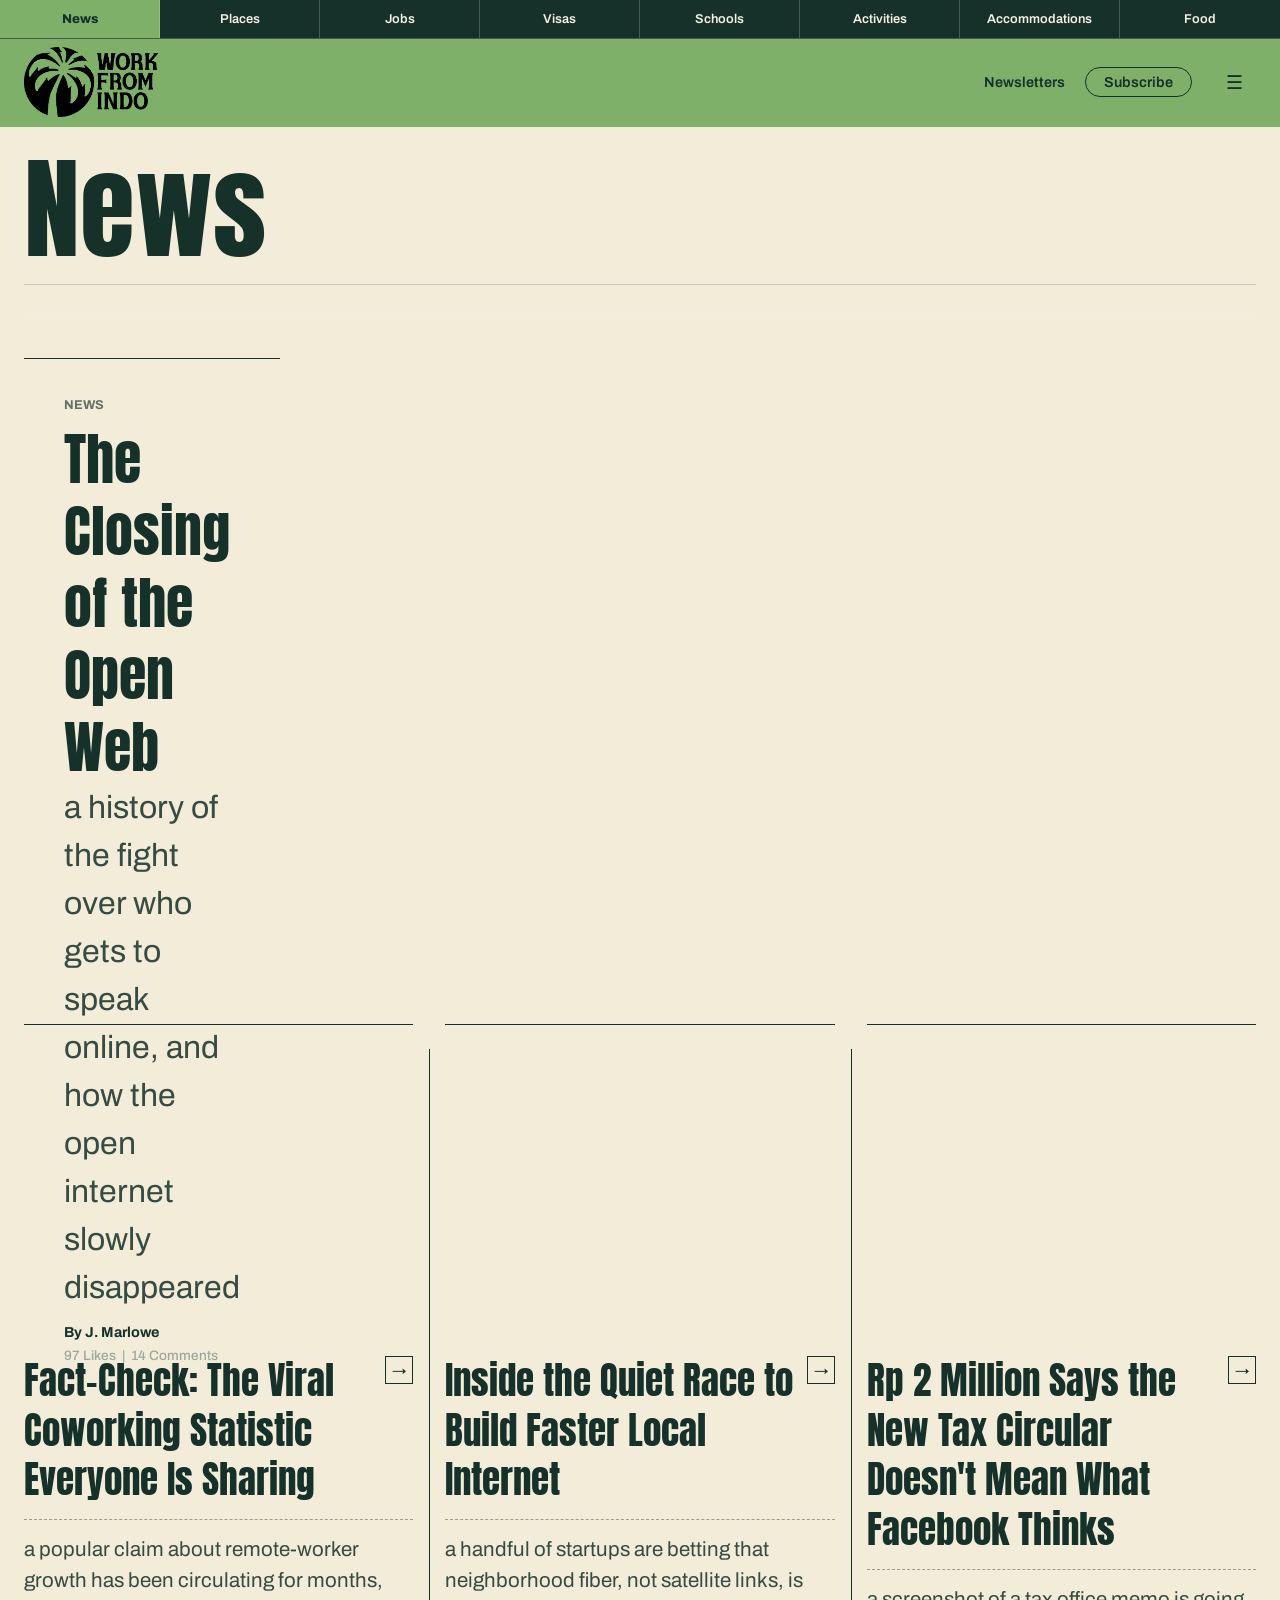
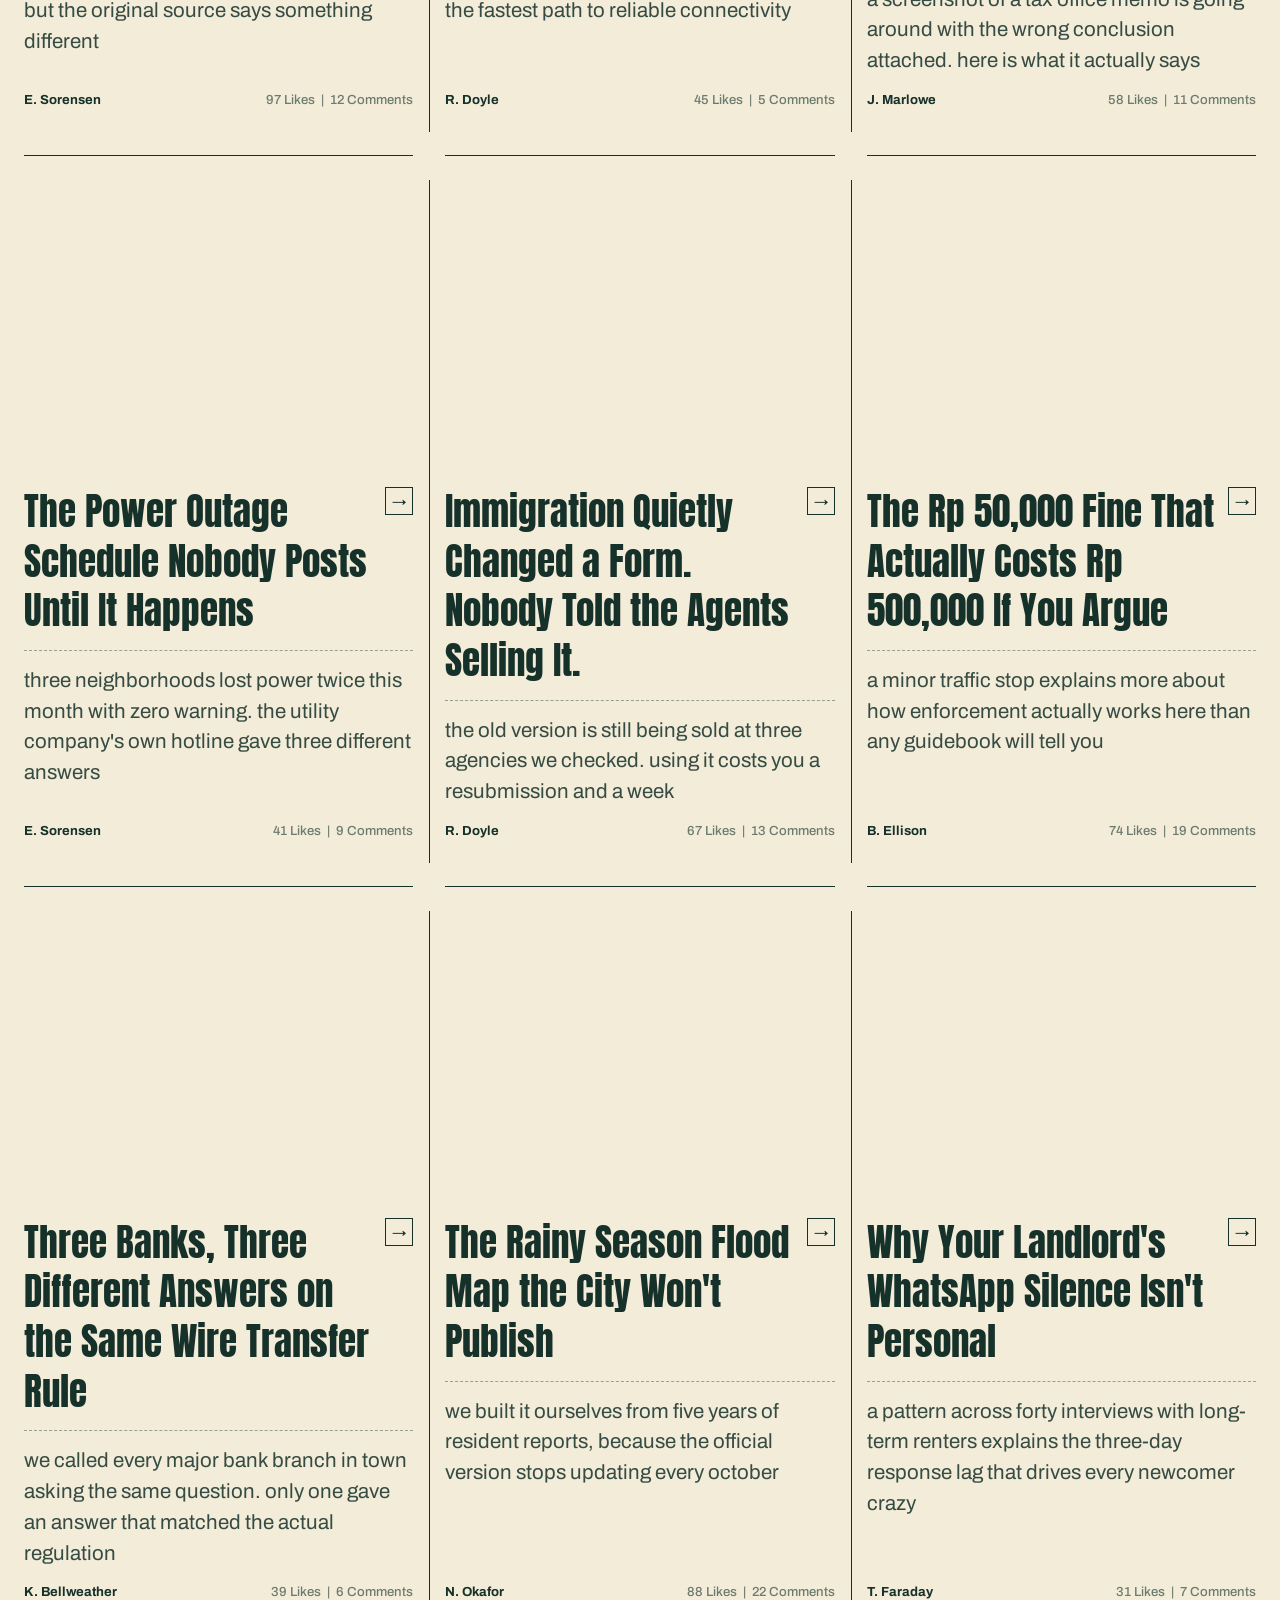
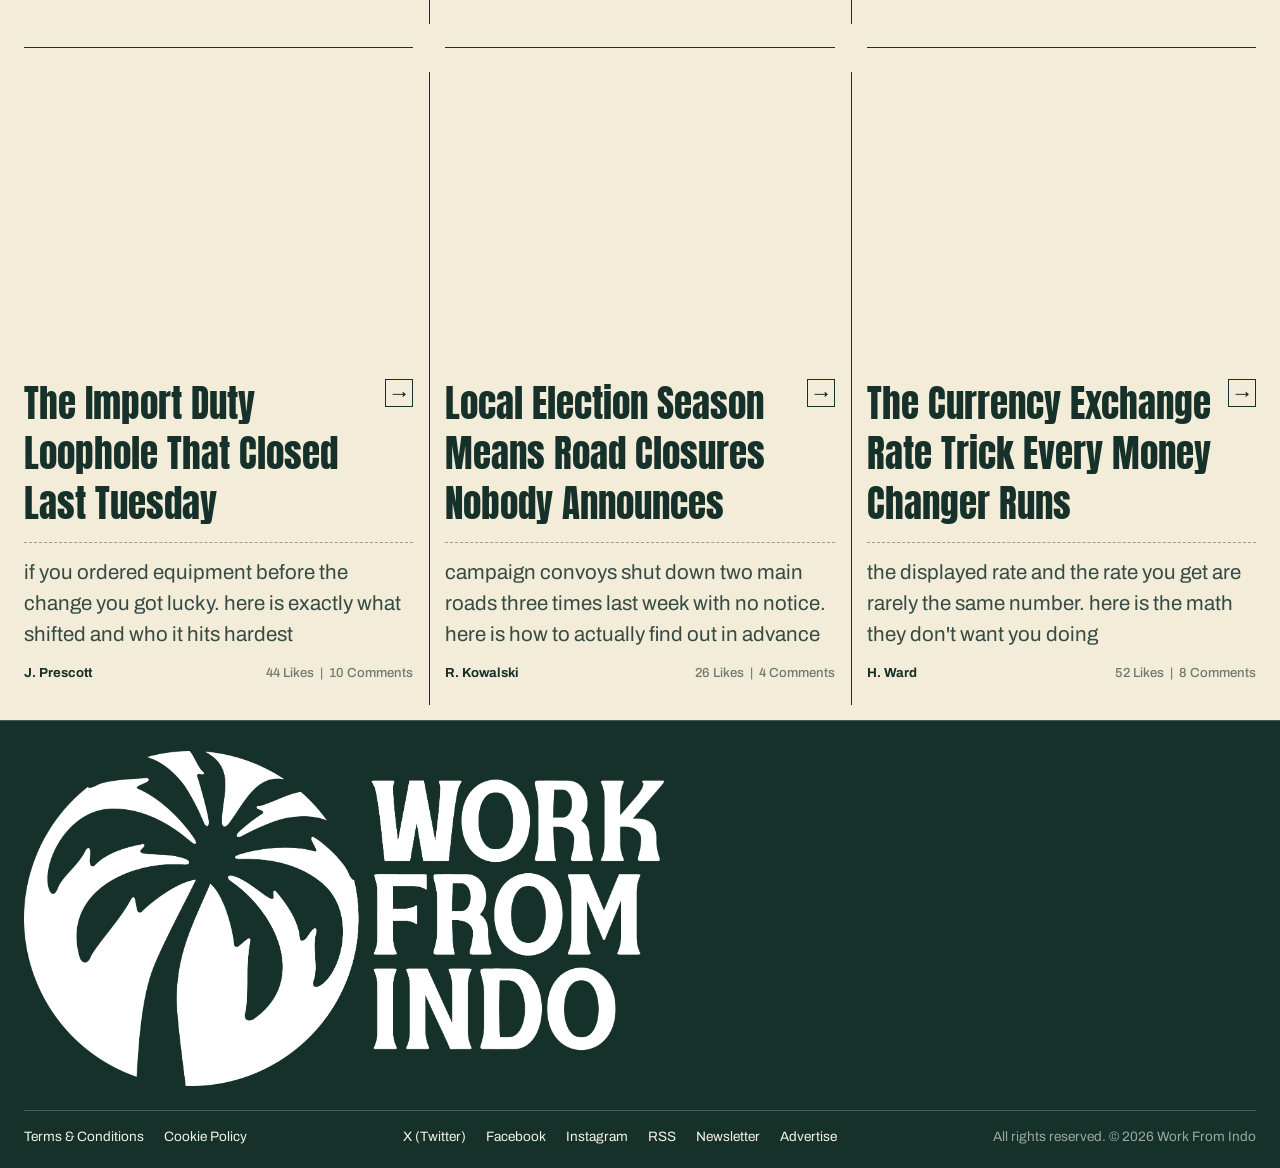
==== category.html @ 96548feb "new" ====
<!DOCTYPE html>
<html lang="en">
<head>
<meta charset="UTF-8">
<meta name="viewport" content="width=device-width, initial-scale=1.0">
<title>Category — Work From Indo</title>
<link rel="icon" type="image/jpeg" href="assets/images/Logo/WFI Badge 1.jpg">
<link rel="preconnect" href="https://fonts.googleapis.com">
<link rel="preconnect" href="https://fonts.gstatic.com" crossorigin>
<link href="https://fonts.googleapis.com/css2?family=Anton&family=Archivo:ital,wght@0,400;0,500;0,600;0,700;0,800;1,400&display=swap" rel="stylesheet">
<link rel="stylesheet" href="styles.css?v=53">
<link rel="stylesheet" href="category.css?v=9">
</head>
<body>

<div class="utility-bar" id="utility-bar">
  <nav class="utility-nav" id="utility-nav">
    <a href="category.html?cat=News" data-cat="News">News</a>
    <a href="category.html?cat=Places" data-cat="Places">Places</a>
    <a href="category.html?cat=Jobs" data-cat="Jobs">Jobs</a>
    <a href="category.html?cat=Visas" data-cat="Visas">Visas</a>
    <a href="category.html?cat=Schools" data-cat="Schools">Schools</a>
    <a href="category.html?cat=Activities" data-cat="Activities">Activities</a>
    <a href="category.html?cat=Accommodations" data-cat="Accommodations">Accommodations</a>
    <a href="category.html?cat=Food" data-cat="Food">Food</a>
  </nav>
</div>

<header class="site-header" id="site-header">
  <div class="header-row">
    <a href="index.html" class="logo-mark">
      <img src="assets/images/Logo/WFI - Horz Transp Black.png" alt="Work From Indo">
    </a>
    <div class="header-actions">
      <a href="index.html#daily-strip">Newsletters</a>
      <a href="subscribe.html" class="btn-pill">Subscribe</a>
      <button class="menu-toggle" id="menu-toggle" aria-label="Open menu" aria-expanded="false" aria-controls="side-menu">&#9776;</button>
    </div>
  </div>
</header>

<div class="menu-overlay" id="menu-overlay"></div>
<aside class="side-menu" id="side-menu" aria-hidden="true">
  <div class="menu-top">
    <img class="menu-logo" src="assets/images/Logo/WFI - Horz Transp Black.png" alt="Work From Indo">
    <button class="menu-close" id="menu-close" aria-label="Close menu">&times;</button>
  </div>
  <nav class="menu-group">
    <a href="subscribe.html">Subscribe</a>
    <a href="index.html#daily-strip">Newsletters</a>
  </nav>
  <hr class="menu-divider">
  <nav class="menu-group">
    <a href="category.html?cat=News">News</a>
    <a href="category.html?cat=Places">Places</a>
    <a href="category.html?cat=Jobs">Jobs</a>
    <a href="category.html?cat=Visas">Visas</a>
    <a href="category.html?cat=Schools">Schools</a>
    <a href="category.html?cat=Activities">Activities</a>
    <a href="category.html?cat=Accommodations">Accommodations</a>
    <a href="category.html?cat=Food">Food</a>
  </nav>
  <hr class="menu-divider">
  <nav class="menu-group menu-group-small">
    <a href="#">Search</a>
    <a href="#">Take Archive</a>
    <a href="#">About</a>
    <a href="#">Writers</a>
    <a href="#">Careers</a>
  </nav>
  <div class="menu-social">
    <a href="#" aria-label="X">&#120143;</a>
    <a href="#" aria-label="Instagram">&#9679;</a>
    <a href="#" aria-label="YouTube">&#9654;</a>
    <a href="#" aria-label="Podcast">&#9835;</a>
    <a href="#" aria-label="More">&#9776;</a>
  </div>
</aside>

<h1 class="category-page-title" id="category-page-title">Category</h1>

<main class="category-page-content" id="category-page-content">
  <!-- populated by category.js -->
</main>

<footer class="site-footer">
  <img class="footer-wordmark" src="assets/images/Logo/WFI - Horz Transp White.png" alt="Work From Indo">
  <div class="footer-row">
    <div class="footer-links">
      <a href="#">Terms &amp; Conditions</a>
      <a href="#">Cookie Policy</a>
    </div>
    <div class="footer-social">
      <a href="#">X (Twitter)</a>
      <a href="#">Facebook</a>
      <a href="#">Instagram</a>
      <a href="#">RSS</a>
      <a href="#">Newsletter</a>
      <a href="#">Advertise</a>
    </div>
    <div class="footer-copy">All rights reserved. &copy; 2026 Work From Indo</div>
  </div>
</footer>

<script src="script.js?v=15"></script>
<script src="category.js?v=9"></script>
</body>
</html>
---- styles.css ----
:root {
  --black: #16302a;
  --white: #f5f1e3;
  --cream: #f2ecd8;
  --pink: #c8402c;
  --orange: #e8a530;
  --sage: #7fb069;
  --gray: #9aa89e;
  --border: rgba(245,241,227,0.22);
  --font-display: 'Anton', Impact, sans-serif;
  --font-body: 'Archivo', Helvetica, Arial, sans-serif;
}

* { box-sizing: border-box; }

html {
  overflow-x: hidden;
}

body {
  margin: 0;
  background: var(--black);
  color: var(--white);
  font-family: var(--font-body);
  -webkit-font-smoothing: antialiased;
  overflow-x: hidden;
  max-width: 100vw;
  position: relative;
}

a { color: inherit; text-decoration: none; }

/* Utility bar */
.utility-bar {
  background: var(--black);
  border-bottom: 1px solid var(--border);
}
.utility-nav {
  display: grid;
  grid-template-columns: repeat(8, 1fr);
}
.utility-nav a {
  padding: 12px 16px;
  font-weight: 600;
  font-size: 0.8rem;
  text-align: center;
  border-right: 1px solid var(--border);
}
.utility-nav a:last-child { border-right: none; }
.utility-brand { font-weight: 700; }

@media (max-width: 900px) {
  .utility-nav { grid-template-columns: repeat(4, 1fr); }
  .utility-nav a:nth-child(4) { border-right: none; }
}

@media (max-width: 500px) {
  .utility-bar { display: none; }
}

/* Header */
.site-header {
  padding: 8px 24px 2px;
  position: sticky;
  top: 0;
  z-index: 80;
  background: var(--black);
}
.header-row {
  display: flex;
  align-items: center;
  justify-content: space-between;
  margin-bottom: 8px;
}
.logo-mark { display: block; }
.logo-mark img {
  height: 70px;
  width: auto;
  display: block;
}
.header-actions { display: flex; align-items: center; gap: 20px; font-weight: 600; font-size: 0.9rem; }
.btn-pill {
  border: 1px solid var(--white);
  border-radius: 999px;
  padding: 6px 18px;
}
.menu-toggle {
  background: none;
  border: none;
  color: var(--white);
  font-size: 1.2rem;
  cursor: pointer;
  min-width: 44px;
  min-height: 44px;
  display: flex;
  align-items: center;
  justify-content: center;
}

.wordmark {
  margin: 10px 0 0;
}
.wordmark img {
  width: 100%;
  max-width: 900px;
  height: auto;
  display: block;
}

/* Hero */
.hero {
  padding: 5px 24px 40px 24px;
}
.hero-link {
  display: grid;
  grid-template-columns: 1fr 2.06fr;
  column-gap: 32px;
  margin: 0px 0 36px 0;
}
.hero-text {
  padding: 40px;
  display: flex;
  flex-direction: column;
  justify-content: space-between;
  position: relative;
}
.hero-text::before {
  content: '';
  position: absolute;
  top: 0;
  left: 0;
  right: 0;
  height: 1px;
  background: currentColor;
}
.hero-category {
  font-size: 0.8rem;
  font-weight: 700;
  text-transform: uppercase;
  opacity: 0.65;
  margin-bottom: 12px;
}
.hero-title {
  font-family: var(--font-display);
  font-size: clamp(2.2rem, 4.4vw, 3.9rem);
  line-height: 1.28;
  margin: 0;
  text-transform: none;
  font-weight: 400;
}
.hero-excerpt {
  font-size: 2rem;
  opacity: 0.85;
  margin: 0 0 12px;
  line-height: 1.5;
}
.hero-meta {
  display: flex;
  align-items: center;
  justify-content: space-between;
  padding-top: 0;
  font-weight: 700;
  font-size: 0.9rem;
  flex-wrap: wrap;
  gap: 8px;
}
.hero-meta > span:first-child {
  min-width: 0;
  overflow-wrap: break-word;
}
.hero-meta .stats { color: var(--gray); font-weight: 500; font-size: 0.85rem; }
.hero-image {
  background-size: cover;
  background-position: center;
  aspect-ratio: 5 / 3;
}

/* Daily strip */
.daily-strip {
  background: var(--cream);
  color: var(--black);
  padding: 28px 24px 40px;
  scroll-margin-top: 24px;
}
.daily-header {
  display: flex;
  align-items: center;
  justify-content: space-between;
  border-bottom: 2px solid var(--black);
  padding-bottom: 14px;
  margin-bottom: 24px;
  flex-wrap: wrap;
  gap: 10px;
}
.daily-header > div { display: flex; align-items: center; gap: 14px; flex-wrap: wrap; }
.date-badge {
  background: var(--orange);
  color: var(--black);
  font-weight: 700;
  padding: 6px 14px;
  font-size: 0.85rem;
}
.daily-title {
  font-family: var(--font-display);
  font-size: 1.6rem;
}
.see-all { font-weight: 700; font-size: 0.9rem; white-space: nowrap; }

.daily-cols-wrap {
  position: relative;
}
.daily-cols {
  display: grid;
  grid-template-columns: repeat(3, 1fr);
  gap: 32px;
}
.daily-cols-fade {
  position: absolute;
  inset: 0;
  background: linear-gradient(to top, var(--cream) 0%, #f2ecd8c9 50%, transparent 100%);
  pointer-events: auto;
  cursor: default;
}
.daily-col { border-left: 1px solid #00000022; padding-left: 24px; }
.daily-col:first-child { border-left: none; padding-left: 0; }
.daily-col h3 { font-family: var(--font-display); font-size: 2rem; margin: 0 0 10px; text-transform: none; }
.daily-byline { display: flex; align-items: center; gap: 8px; font-weight: 700; font-size: 0.85rem; margin-bottom: 12px; }
.daily-avatar {
  width: 26px; height: 26px; border-radius: 50%;
  background: #ccc; flex-shrink: 0;
}
.daily-col p.body-text { font-size: 1.2rem; line-height: 1.5; color: #2a2a2a; }

.newsletter-block {
  text-align: center;
  margin-top: -60px;
  z-index: 2;
  position: relative;
  scroll-margin-top: 24px;
}
.newsletter-heading { font-family: var(--font-display); font-size: 1.8rem; margin: 0 0 8px; }
.newsletter-sub { font-size: 0.9rem; margin: 0 0 18px; color: #333; }
.newsletter-form { display: flex; justify-content: center; gap: 0; max-width: 520px; margin: 0 auto; }
.newsletter-form input {
  flex: 1;
  padding: 12px 16px;
  border: 1px solid var(--black);
  border-right: none;
  font-family: var(--font-body);
  font-size: 0.9rem;
}
.newsletter-form button {
  background: var(--orange);
  color: var(--black);
  border: 1px solid var(--orange);
  padding: 12px 22px;
  font-weight: 700;
  cursor: pointer;
  font-family: var(--font-body);
}

/* Category sections */
.category-section {
  border-top: 1px solid var(--border);
  padding: 40px 24px;
}
.category-section.dark { background: var(--black); color: var(--white); }
.category-section.cream { background: var(--cream); color: var(--black); }
.category-section.pink { background: var(--pink); color: var(--white); }

.category-featured {
  display: grid;
  grid-template-columns: 1fr 2.06fr;
  margin: 0px 0 36px 0;
  column-gap: 32px;
}
.featured-text {
  padding: 40px;
  display: flex;
  flex-direction: column;
  justify-content: space-between;
  position: relative;
}
.featured-text::before {
  content: '';
  position: absolute;
  top: 0;
  left: 0;
  right: 0;
  height: 1px;
  background: currentColor;
}
.featured-top { display: flex; flex-direction: column; }
.featured-bottom { display: flex; flex-direction: column; }
.featured-category {
  font-size: 0.8rem;
  font-weight: 700;
  text-transform: uppercase;
  opacity: 0.65;
  margin-bottom: 12px;
}
.featured-title {
  font-family: var(--font-display);
  font-size: clamp(2.2rem, 4.4vw, 3.9rem);
  line-height: 1.28;
  margin: 0;
  text-transform: none;
  font-weight: 400;
}
.featured-excerpt {
  font-size: 2rem;
  line-height: 1.5;
  opacity: 0.85;
  margin: 0 0 12px;
}
.featured-image {
  background-size: cover;
  background-position: center;
  aspect-ratio: 5 / 3;
}

.category-grid {
  display: grid;
  grid-template-columns: repeat(3, 1fr);
  column-gap: 32px;
  row-gap: 48px;
}
.category-grid + .category-grid {
  margin-top: 48px;
}
.category-grid-full {
  grid-template-columns: repeat(3, 1fr);
  row-gap: 48px;
}

.category-grid > *,
.category-grid-full > * {
  position: relative;
}
.category-grid > *:not(:nth-child(3n))::after,
.category-grid-full > *:not(:nth-child(3n))::after {
  content: '';
  position: absolute;
  top: 25px;
  right: -17px;
  width: 1px;
  background: currentColor;
  height: 100%;
}

@media (max-width: 900px) {
  .category-grid-full { grid-template-columns: 1fr; }
  .category-grid-full > *::after { display: none; }
}
.mini-card { display: flex; flex-direction: column; cursor: pointer; padding-top: 24px; }
.mini-card::before {
  content: '';
  position: absolute;
  top: 0;
  left: 0;
  right: 0;
  height: 1px;
  background: currentColor;
}

.more-card {
  background: rgba(0,0,0,0.15);
  padding: 32px;
  display: flex;
  flex-direction: column;
  justify-content: space-between;
  min-height: 220px;
}
.more-card-title {
  font-family: var(--font-display);
  font-size: 2.3rem;
  line-height: 1.15;
  margin: 0;
  text-transform: none;
  font-weight: 400;
}
.more-card-cta {
  display: flex;
  align-items: center;
  gap: 12px;
  font-weight: 700;
  font-size: 0.95rem;
  align-self: flex-end;
}
.mini-card-image {
  width: 100%;
  aspect-ratio: 4/3;
  background-size: cover;
  background-position: center;
  margin-bottom: 16px;
}
.mini-card-title-row {
  display: flex;
  justify-content: space-between;
  align-items: flex-start;
  gap: 8px;
  min-width: 0;
}
.mini-card-title {
  font-family: var(--font-display);
  font-size: 2.3rem;
  line-height: 1.35;
  margin: 0;
  text-transform: none;
  font-weight: 400;
  min-width: 0;
  overflow-wrap: break-word;
}
.card-arrow {
  border: 1px solid currentColor;
  width: 28px;
  height: 28px;
  flex-shrink: 0;
  display: flex;
  align-items: center;
  justify-content: center;
  font-size: 0.9rem;
}
.card-divider {
  border-top: 1px dashed currentColor;
  opacity: 0.4;
  margin: 14px 0;
}
.mini-card-excerpt {
  font-size: 1.28rem;
  line-height: 1.5;
  opacity: 0.85;
  margin: 0 0 16px;
  flex-grow: 1;
}
.card-meta {
  display: flex;
  justify-content: space-between;
  align-items: center;
  font-size: 0.82rem;
  font-weight: 700;
  gap: 8px;
  flex-wrap: wrap;
}
.card-meta > span:first-child {
  min-width: 0;
  overflow-wrap: break-word;
}
.card-stats { font-weight: 500; opacity: 0.7; }

/* Side menu */
.menu-overlay {
  position: fixed;
  inset: 0;
  background: rgba(0,0,0,0.5);
  opacity: 0;
  pointer-events: none;
  transition: opacity 0.25s ease;
  z-index: 90;
}
.menu-overlay.open {
  opacity: 1;
  pointer-events: auto;
}

.side-menu {
  position: fixed;
  top: 0;
  right: 0;
  bottom: 0;
  width: min(420px, 88vw);
  background: var(--white);
  color: var(--black);
  z-index: 100;
  padding: 28px 32px;
  transform: translateX(100%);
  transition: transform 0.3s ease;
  overflow-y: auto;
  display: flex;
  flex-direction: column;
}
.side-menu.open { transform: translateX(0); }

.menu-top {
  display: flex;
  align-items: center;
  justify-content: space-between;
  gap: 16px;
  margin-bottom: 20px;
}
.menu-logo {
  height: 28px;
  width: auto;
}
.menu-close {
  background: none;
  border: none;
  font-size: 1.8rem;
  line-height: 1;
  cursor: pointer;
  color: var(--black);
  flex-shrink: 0;
  min-width: 44px;
  min-height: 44px;
  display: flex;
  align-items: center;
  justify-content: center;
}

.menu-group {
  display: flex;
  flex-direction: column;
  gap: 18px;
}
.menu-group a {
  font-family: var(--font-display);
  font-size: 1.6rem;
  text-transform: none;
  color: var(--black);
}
.menu-group-small a {
  font-family: var(--font-body);
  font-weight: 700;
  font-size: 1.05rem;
  color: #555;
}

.menu-divider {
  border: none;
  border-top: 1px solid #00000022;
  margin: 24px 0;
}

.menu-social {
  margin-top: auto;
  padding-top: 24px;
  display: flex;
  gap: 20px;
  font-size: 1.2rem;
}

body.menu-open { overflow: hidden; }

/* Footer */
.site-footer {
  background: var(--black);
  padding: 30px 24px 24px;
  border-top: 1px solid var(--border);
}
.footer-wordmark {
  width: 100%;
  max-width: 640px;
  height: auto;
  display: block;
  margin: 0 0 24px;
}
.footer-row {
  display: flex;
  flex-wrap: wrap;
  justify-content: space-between;
  align-items: center;
  gap: 12px;
  border-top: 1px solid var(--border);
  padding-top: 18px;
  font-size: 0.85rem;
}
.footer-links, .footer-social { display: flex; gap: 20px; flex-wrap: wrap; }
.footer-copy { color: var(--gray); }

/* Responsive */
@media (max-width: 900px) {
  .hero-link { grid-template-columns: 1fr; }
  .hero-text { border-right: none; border-bottom: 1px solid var(--border); }
  .hero-image { min-height: 320px; }
  .daily-cols { grid-template-columns: 1fr; }
  .daily-col { border-left: none; padding-left: 0; border-top: 1px solid #00000022; padding-top: 20px; }
  .daily-col:first-child { border-top: none; padding-top: 0; }
  .category-featured { grid-template-columns: 1fr; margin: -40px -24px 24px; }
  .featured-text { padding: 32px 24px; }
  .featured-image { aspect-ratio: 4 / 3; }
  .category-grid { grid-template-columns: 1fr; row-gap: 40px; }
  .category-grid > *::after { display: none; }
  .utility-nav a { padding: 12px 14px; font-size: 0.75rem; min-height: 44px; display: flex; align-items: center; justify-content: center; }
}

@media (max-width: 600px) {
  .header-actions { gap: 14px; font-size: 0.8rem; }
  .footer-row { flex-direction: column; align-items: flex-start; }

  .hero { padding: 5px 16px 32px 16px; }
  .hero-link { row-gap: 0; }
  .hero-text { padding: 24px; }
  .hero-title { font-size: clamp(1.7rem, 7vw, 2.4rem); line-height: 1.15; }
  .hero-excerpt { font-size: 1.05rem; }
  .hero-image { min-height: 240px; aspect-ratio: 4 / 3; }

  .category-featured { row-gap: 0; }
  .featured-text { padding: 24px; }
  .featured-title { font-size: clamp(1.6rem, 7vw, 2.2rem); line-height: 1.15; }
  .featured-excerpt { font-size: 1.05rem; }
  .featured-image { aspect-ratio: 4 / 3; }

  .mini-card-title { font-size: 1.5rem; line-height: 1.2; }
  .mini-card-excerpt { font-size: 1rem; }
  .more-card-title { font-size: 1.5rem; line-height: 1.2; }

  .card-arrow {
    width: 44px;
    height: 44px;
  }
  .mini-card-title-row { align-items: center; }

  .category-section { padding: 32px 16px; }
  .category-featured { margin: -32px -16px 24px; column-gap: 0; }
  .category-grid { column-gap: 16px; row-gap: 32px; }

  .daily-strip { padding: 24px 16px 32px; }
  .daily-col h3 { font-size: 1.4rem; }
  .daily-col p.body-text { font-size: 1rem; }
  .daily-col:nth-child(n+2) { display: none; }
  .daily-cols-fade { display: none; }

  .newsletter-form {
    flex-direction: column;
    max-width: 100%;
  }
  .newsletter-form input {
    border-right: 1px solid var(--black);
    border-bottom: none;
    min-height: 44px;
  }
  .newsletter-form button {
    min-height: 44px;
  }

  .site-header { padding: 8px 16px 2px; }
  .logo-mark img { height: 52px; }
  .utility-nav a { padding: 10px 8px; font-size: 0.68rem; }

  .side-menu { padding: 24px 20px; width: 100%; }
  .menu-group a { font-size: 1.35rem; }

  .footer-wordmark { max-width: 100%; }
  .site-footer { padding: 24px 16px 20px; }
}
---- category.css ----
/* Category accent colors - active nav link + header background via JS based on ?cat= */
body { background: var(--cream); }

.utility-nav a, .site-header { transition: background-color 0.2s ease; }

.utility-nav a.active {
  color: var(--black);
  font-weight: 800;
}

.site-header.accent-active .header-actions a,
.site-header.accent-active .menu-toggle {
  color: var(--black);
}
.site-header.accent-active .btn-pill {
  border-color: var(--black);
}
.site-header.accent-active .logo-mark img {
  filter: none;
}

.category-page-title {
  font-family: var(--font-display);
  font-weight: 400;
  text-transform: none;
  font-size: clamp(3rem, 10vw, 7rem);
  line-height: 0.9;
  margin: 32px 24px;
  color: var(--black);
  border-bottom: 1px solid rgba(0,0,0,0.15);
  padding-bottom: 24px;
}

.category-page-content {
  padding: 0 24px 40px;
  color: var(--black);
}

.category-page-content .category-featured {
  margin: 0 -24px 36px;
}

.category-page-content .card-stats {
  opacity: 0.6;
}

.subcategory-block + .subcategory-block {
  margin-top: 64px;
  padding-top: 48px;
  border-top: 1px solid rgba(0,0,0,0.15);
}
.subcategory-title {
  display: none;
}
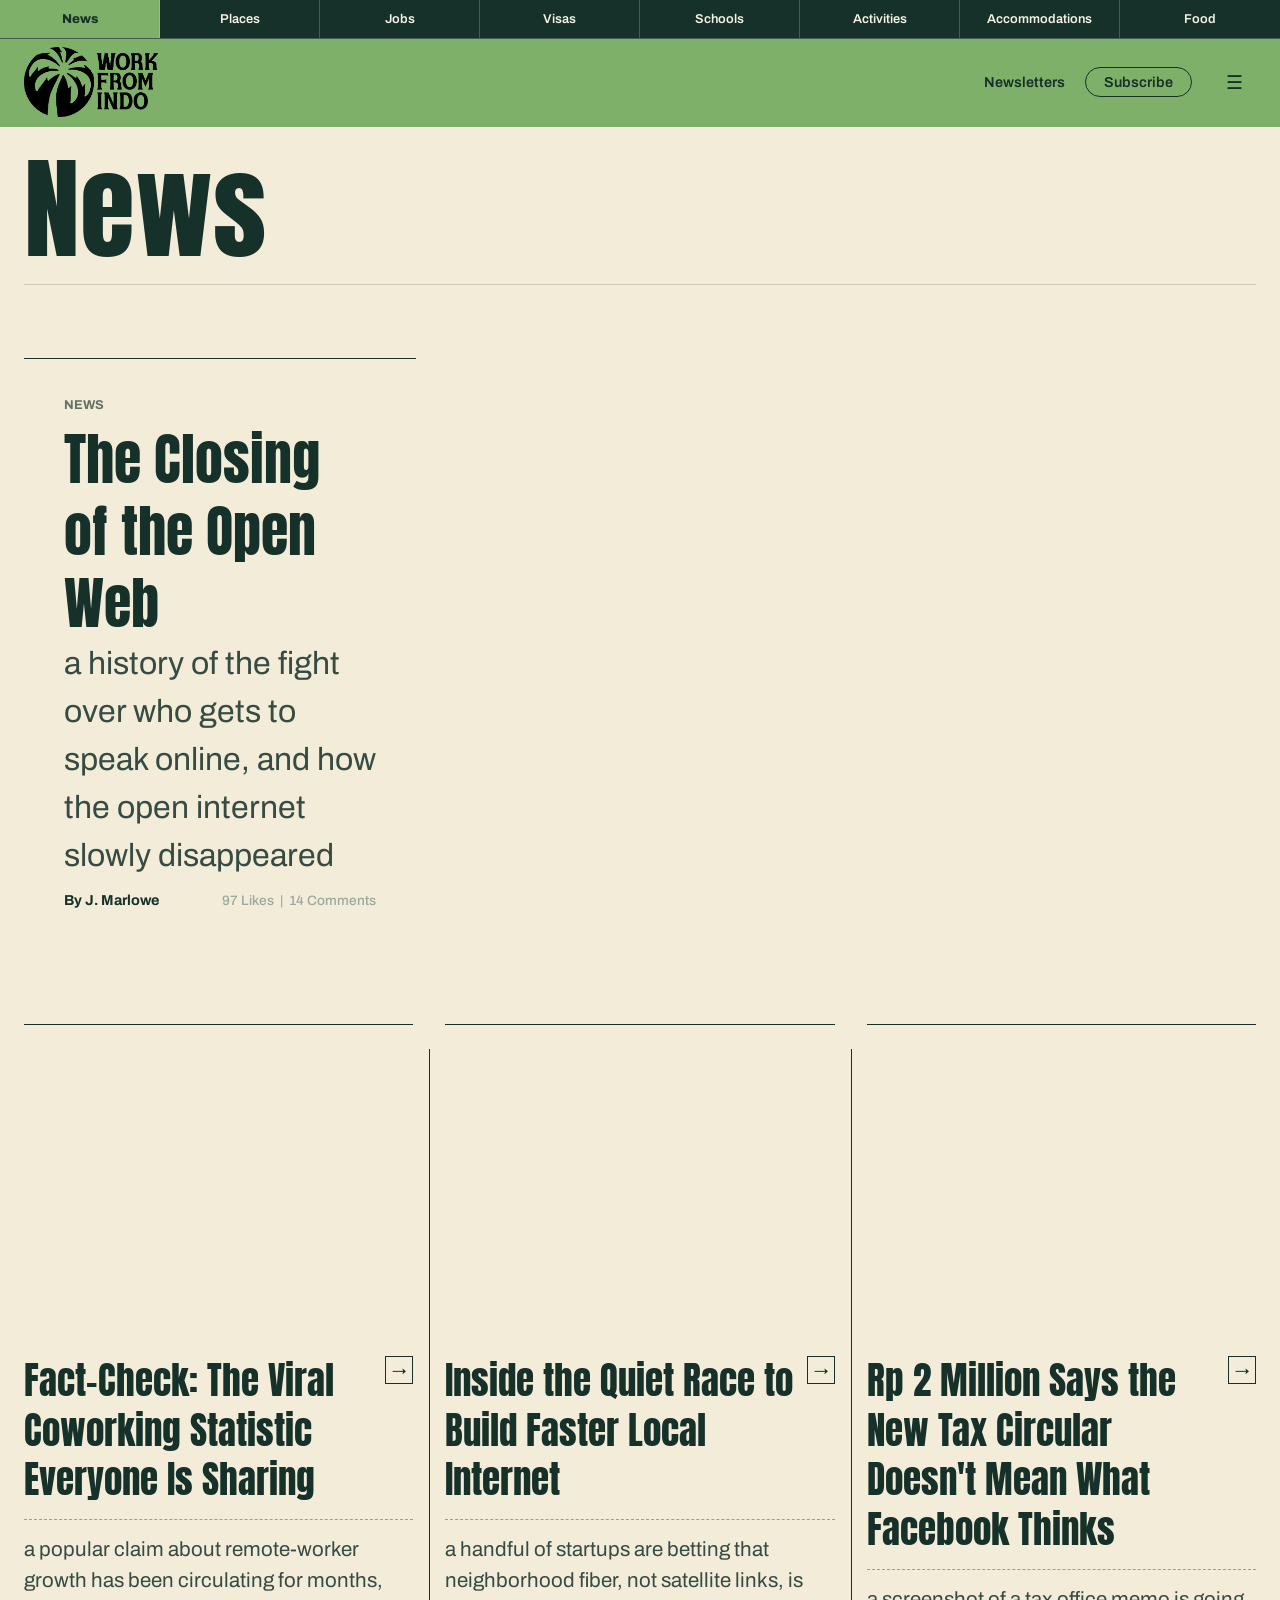
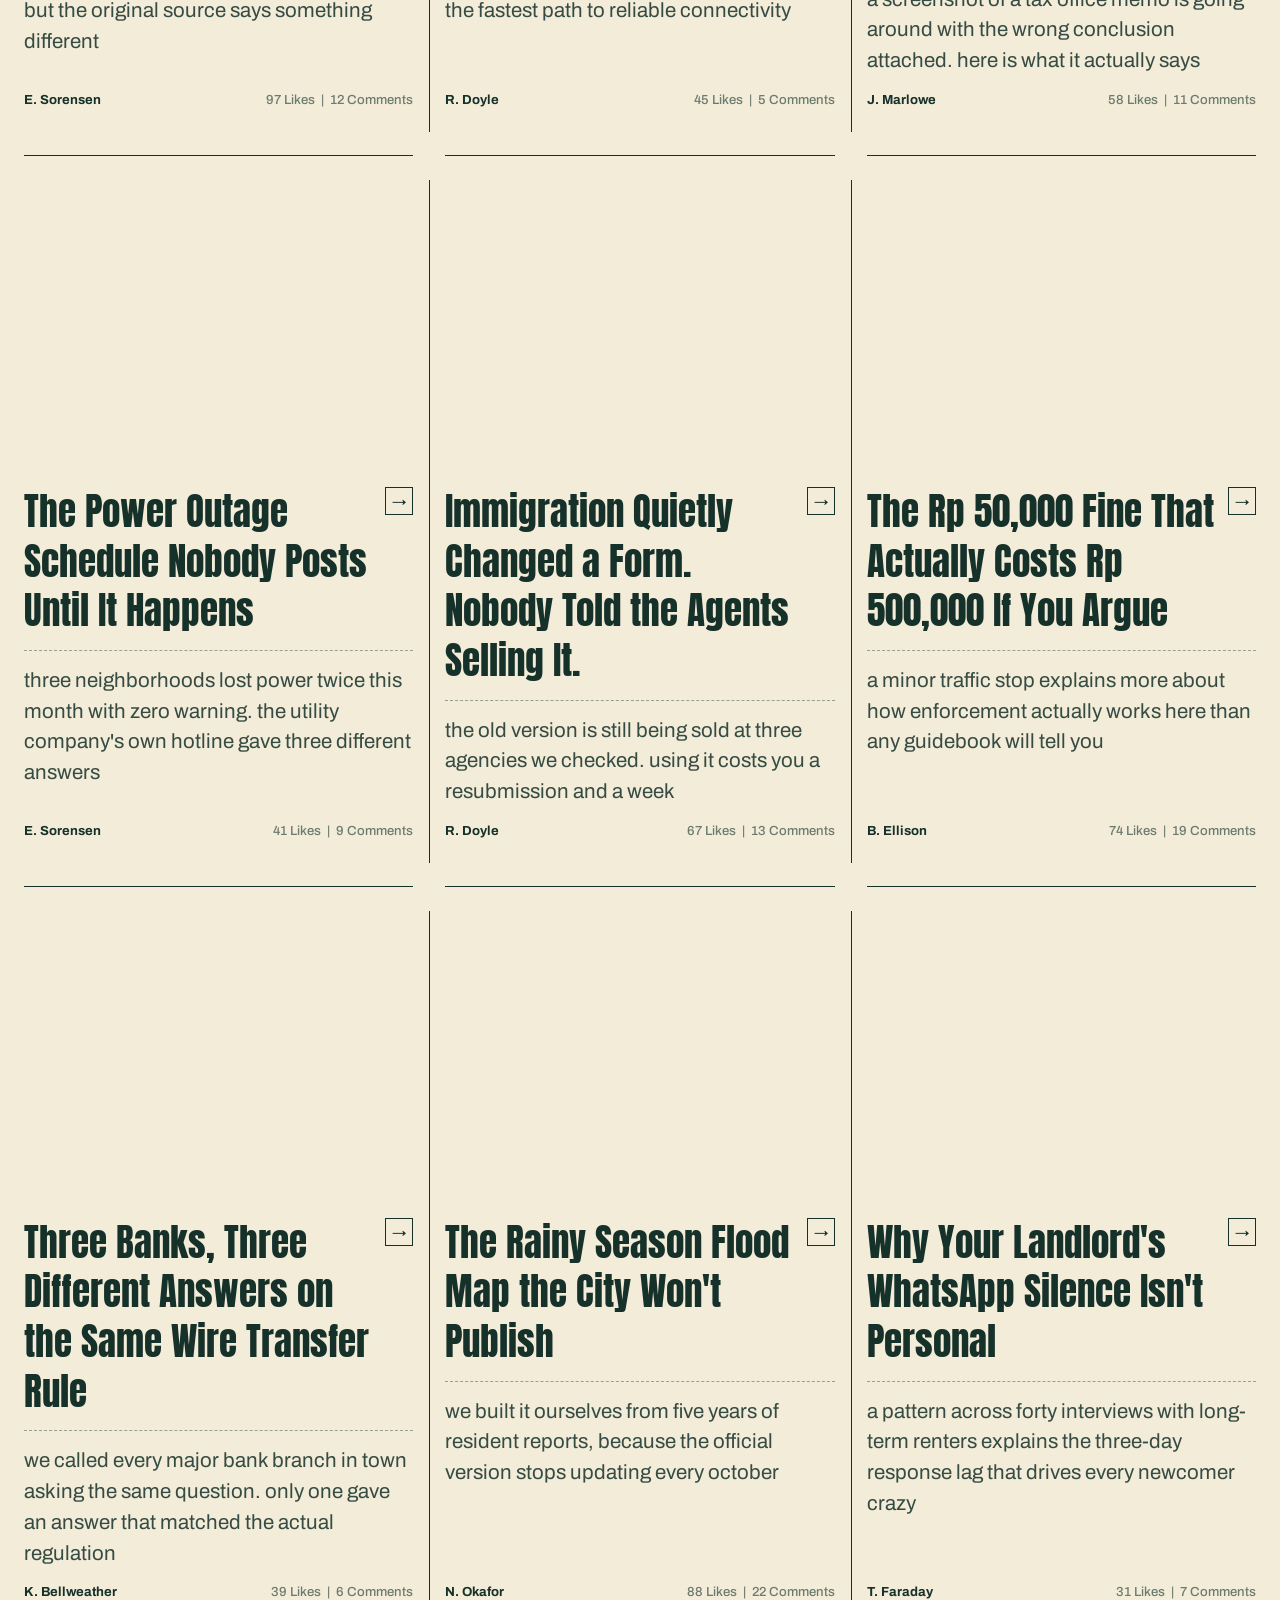
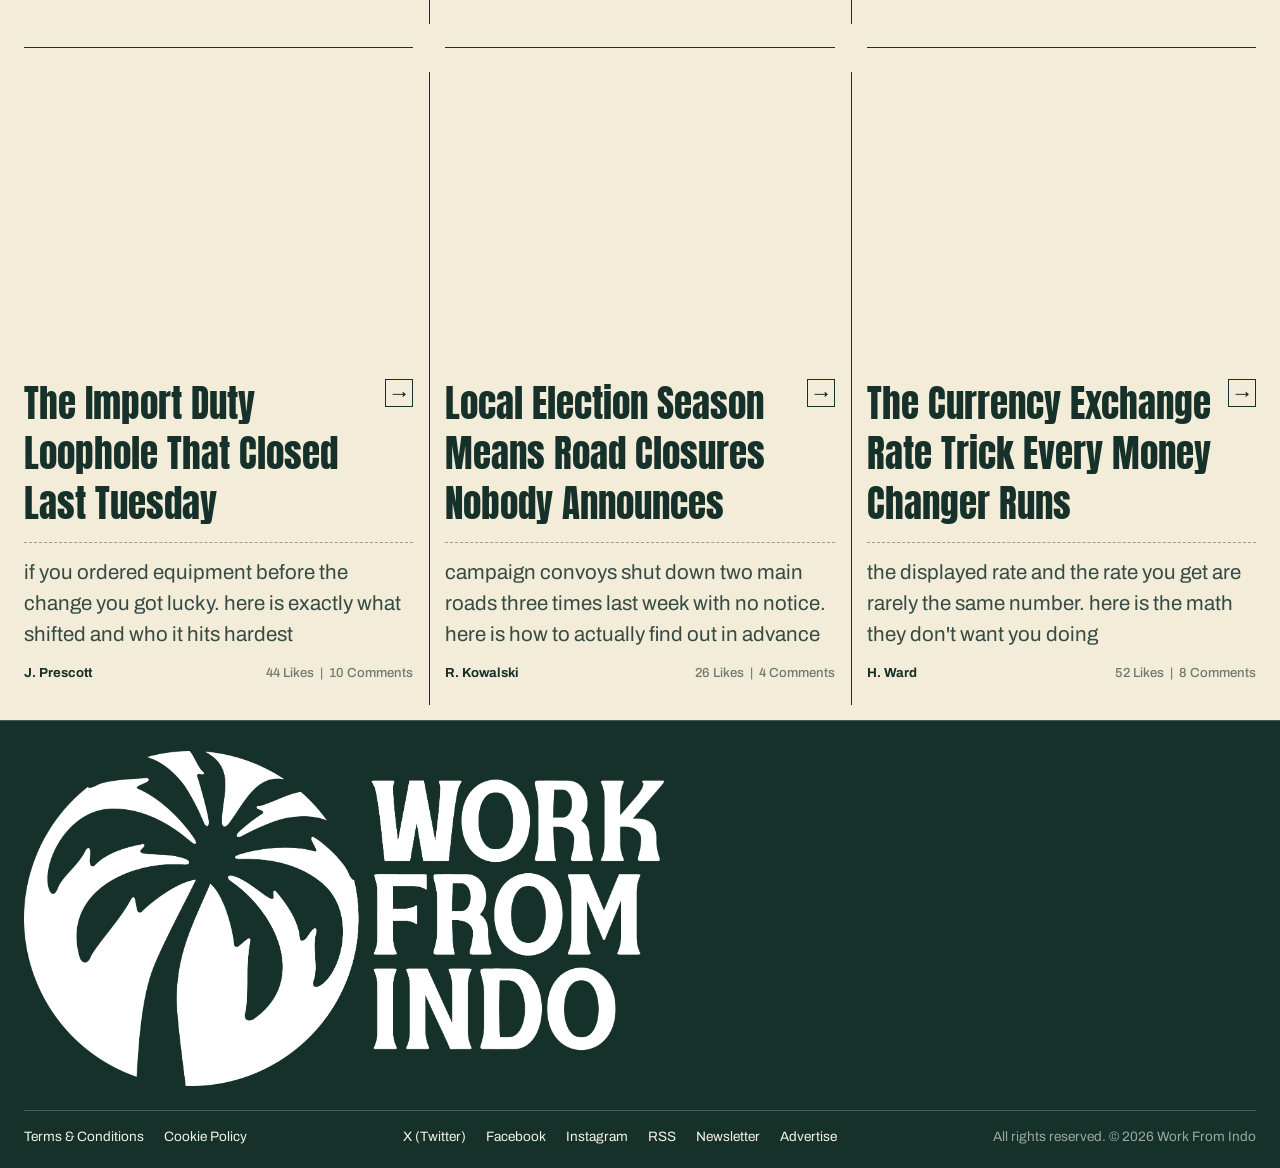
==== commit 201725f6: "Fix featured image size varying per category section The featured and hero images declare aspect-rat" ====
--- a/category.html
+++ b/category.html
@@ -8,7 +8,7 @@
 <link rel="preconnect" href="https://fonts.googleapis.com">
 <link rel="preconnect" href="https://fonts.gstatic.com" crossorigin>
 <link href="https://fonts.googleapis.com/css2?family=Anton&family=Archivo:ital,wght@0,400;0,500;0,600;0,700;0,800;1,400&display=swap" rel="stylesheet">
-<link rel="stylesheet" href="styles.css?v=53">
+<link rel="stylesheet" href="styles.css?v=54">
 <link rel="stylesheet" href="category.css?v=9">
 </head>
 <body>
--- a/styles.css
+++ b/styles.css
@@ -173,6 +173,8 @@
   background-size: cover;
   background-position: center;
   aspect-ratio: 5 / 3;
+  min-width: 0;
+  align-self: start;
 }
 
 /* Daily strip */
@@ -317,6 +319,8 @@
   background-size: cover;
   background-position: center;
   aspect-ratio: 5 / 3;
+  min-width: 0;
+  align-self: start;
 }
 
 .category-grid {
